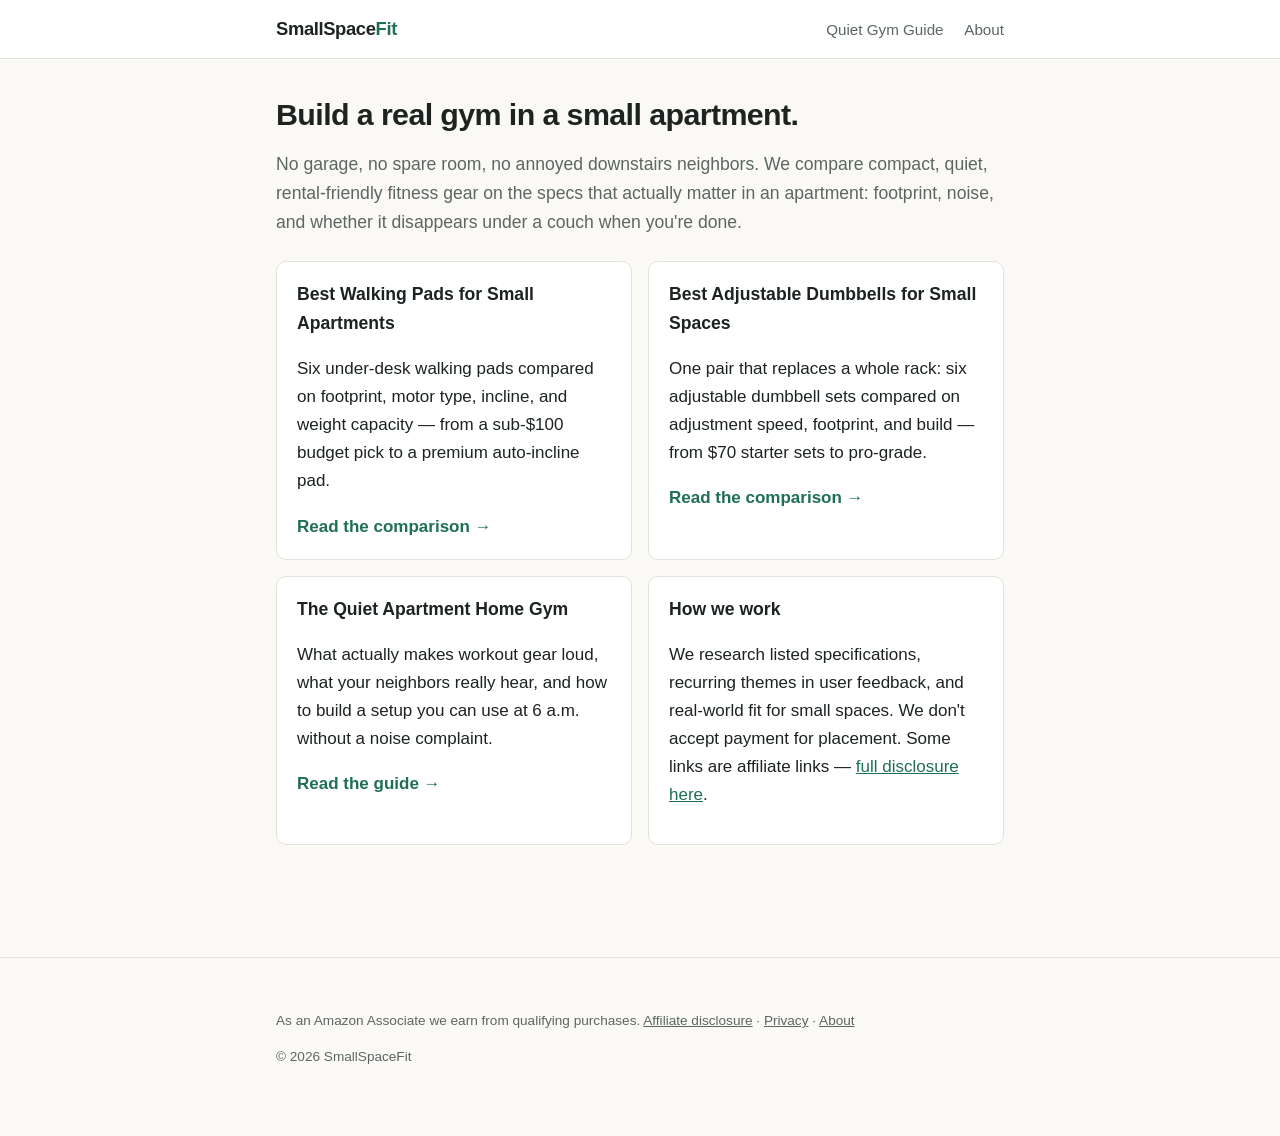
==== index.html @ 3455dc99 "SmallSpaceFit v1: walking pads + adjustable dumbbells guides, quiet gym hub Co-Authored-By: Claude F" ====
<!DOCTYPE html>
<html lang="en">
<head>
<meta charset="utf-8">
<meta name="viewport" content="width=device-width, initial-scale=1">
<title>SmallSpaceFit — Home Gym Gear for Small Apartments</title>
<meta name="description" content="Research-driven guides to compact, quiet, rental-friendly fitness gear: walking pads, adjustable dumbbells, and apartment home gym setups that actually fit.">
<link rel="canonical" href="https://s-laszlos-afk.github.io/smallspacefit/">
<meta property="og:title" content="SmallSpaceFit — Home Gym Gear for Small Apartments">
<meta property="og:description" content="Compact, quiet, rental-friendly fitness gear guides.">
<meta property="og:type" content="website">
<link rel="stylesheet" href="assets/style.css">
</head>
<body>
<header class="site">
  <div class="site-inner">
    <a class="brand" href="./">SmallSpace<span>Fit</span></a>
    <nav class="main">
      <a href="quiet-apartment-home-gym/">Quiet Gym Guide</a>
      <a href="about/">About</a>
    </nav>
  </div>
</header>
<main>
  <h1>Build a real gym in a small apartment.</h1>
  <p class="lead">No garage, no spare room, no annoyed downstairs neighbors. We compare compact, quiet, rental-friendly fitness gear on the specs that actually matter in an apartment: footprint, noise, and whether it disappears under a couch when you're done.</p>

  <div class="cards">
    <div class="card">
      <h3>Best Walking Pads for Small Apartments</h3>
      <p>Six under-desk walking pads compared on footprint, motor type, incline, and weight capacity — from a sub-$100 budget pick to a premium auto-incline pad.</p>
      <a class="cta" href="best-walking-pads-small-apartments/">Read the comparison →</a>
    </div>
    <div class="card">
      <h3>Best Adjustable Dumbbells for Small Spaces</h3>
      <p>One pair that replaces a whole rack: six adjustable dumbbell sets compared on adjustment speed, footprint, and build — from $70 starter sets to pro-grade.</p>
      <a class="cta" href="best-adjustable-dumbbells-small-spaces/">Read the comparison →</a>
    </div>
    <div class="card">
      <h3>The Quiet Apartment Home Gym</h3>
      <p>What actually makes workout gear loud, what your neighbors really hear, and how to build a setup you can use at 6 a.m. without a noise complaint.</p>
      <a class="cta" href="quiet-apartment-home-gym/">Read the guide →</a>
    </div>
    <div class="card">
      <h3>How we work</h3>
      <p>We research listed specifications, recurring themes in user feedback, and real-world fit for small spaces. We don't accept payment for placement. Some links are affiliate links — <a href="affiliate-disclosure/">full disclosure here</a>.</p>
    </div>
  </div>
</main>
<footer class="site">
  <div class="site-inner">
    <p>As an Amazon Associate we earn from qualifying purchases. <a href="affiliate-disclosure/">Affiliate disclosure</a> · <a href="privacy/">Privacy</a> · <a href="about/">About</a></p>
    <p>© <span id="year">2026</span> SmallSpaceFit</p>
  </div>
</footer>
<script src="assets/site.js"></script>
</body>
</html>
---- assets/style.css ----
:root {
  --bg: #faf9f6;
  --surface: #ffffff;
  --ink: #1c2321;
  --muted: #5c6662;
  --accent: #1f6f54;
  --accent-ink: #ffffff;
  --border: #e4e2dc;
  --badge-bg: #eef5f1;
  --max: 760px;
}
@media (prefers-color-scheme: dark) {
  :root {
    --bg: #151a18;
    --surface: #1d2422;
    --ink: #e8ebe9;
    --muted: #9aa5a0;
    --accent: #4fb08c;
    --accent-ink: #0d1411;
    --border: #2b3330;
    --badge-bg: #223029;
  }
}
* { box-sizing: border-box; }
html { -webkit-text-size-adjust: 100%; }
body {
  margin: 0;
  background: var(--bg);
  color: var(--ink);
  font-family: -apple-system, BlinkMacSystemFont, "Segoe UI", Roboto, Helvetica, Arial, sans-serif;
  line-height: 1.65;
  font-size: 17px;
}
header.site {
  border-bottom: 1px solid var(--border);
  background: var(--surface);
}
.site-inner {
  max-width: var(--max);
  margin: 0 auto;
  padding: 14px 16px;
  display: flex;
  align-items: baseline;
  justify-content: space-between;
  gap: 12px;
  flex-wrap: wrap;
}
.brand { font-weight: 800; font-size: 1.15rem; letter-spacing: -0.02em; color: var(--ink); text-decoration: none; }
.brand span { color: var(--accent); }
nav.main a { color: var(--muted); text-decoration: none; margin-left: 16px; font-size: 0.95rem; }
nav.main a:hover { color: var(--accent); }
main { max-width: var(--max); margin: 0 auto; padding: 24px 16px 48px; }
h1 { font-size: 1.9rem; line-height: 1.2; letter-spacing: -0.02em; margin: 0.4em 0; }
h2 { font-size: 1.35rem; margin-top: 1.8em; letter-spacing: -0.01em; }
h3 { font-size: 1.1rem; margin-top: 1.5em; }
a { color: var(--accent); }
.meta { color: var(--muted); font-size: 0.9rem; }
.disclosure {
  background: var(--badge-bg);
  border: 1px solid var(--border);
  border-radius: 8px;
  padding: 10px 14px;
  font-size: 0.85rem;
  color: var(--muted);
  margin: 18px 0;
}
.lead { font-size: 1.1rem; color: var(--muted); }
.table-wrap { overflow-x: auto; margin: 20px -16px; padding: 0 16px; }
table { border-collapse: collapse; width: 100%; min-width: 560px; font-size: 0.92rem; background: var(--surface); border: 1px solid var(--border); border-radius: 8px; }
th, td { text-align: left; padding: 10px 12px; border-bottom: 1px solid var(--border); vertical-align: top; }
th { font-size: 0.8rem; text-transform: uppercase; letter-spacing: 0.04em; color: var(--muted); }
tr:last-child td { border-bottom: none; }
.badge {
  display: inline-block;
  background: var(--badge-bg);
  color: var(--accent);
  font-size: 0.75rem;
  font-weight: 700;
  padding: 2px 8px;
  border-radius: 999px;
  text-transform: uppercase;
  letter-spacing: 0.04em;
}
.product {
  background: var(--surface);
  border: 1px solid var(--border);
  border-radius: 10px;
  padding: 18px 20px;
  margin: 22px 0;
}
.product h3 { margin: 0 0 4px; }
.product .tier { color: var(--muted); font-size: 0.9rem; margin-bottom: 8px; }
.pros-cons { display: flex; gap: 20px; flex-wrap: wrap; margin: 12px 0; }
.pros-cons ul { margin: 6px 0; padding-left: 20px; font-size: 0.95rem; }
.pros-cons strong { font-size: 0.85rem; text-transform: uppercase; letter-spacing: 0.04em; color: var(--muted); }
a.buy {
  display: inline-block;
  background: var(--accent);
  color: var(--accent-ink);
  font-weight: 700;
  text-decoration: none;
  padding: 10px 18px;
  border-radius: 8px;
  font-size: 0.95rem;
  margin-top: 6px;
}
a.buy:hover { filter: brightness(1.08); }
.cards { display: grid; grid-template-columns: 1fr; gap: 16px; margin: 24px 0; }
@media (min-width: 600px) { .cards { grid-template-columns: 1fr 1fr; } }
.card {
  background: var(--surface);
  border: 1px solid var(--border);
  border-radius: 10px;
  padding: 18px 20px;
}
.card h2, .card h3 { margin-top: 0; }
.card a.cta { font-weight: 700; text-decoration: none; }
footer.site {
  border-top: 1px solid var(--border);
  margin-top: 40px;
  padding: 24px 16px 40px;
  color: var(--muted);
  font-size: 0.85rem;
}
footer.site .site-inner { display: block; }
footer.site a { color: var(--muted); }
.faq dt { font-weight: 700; margin-top: 16px; }
.faq dd { margin: 4px 0 0; color: var(--muted); }
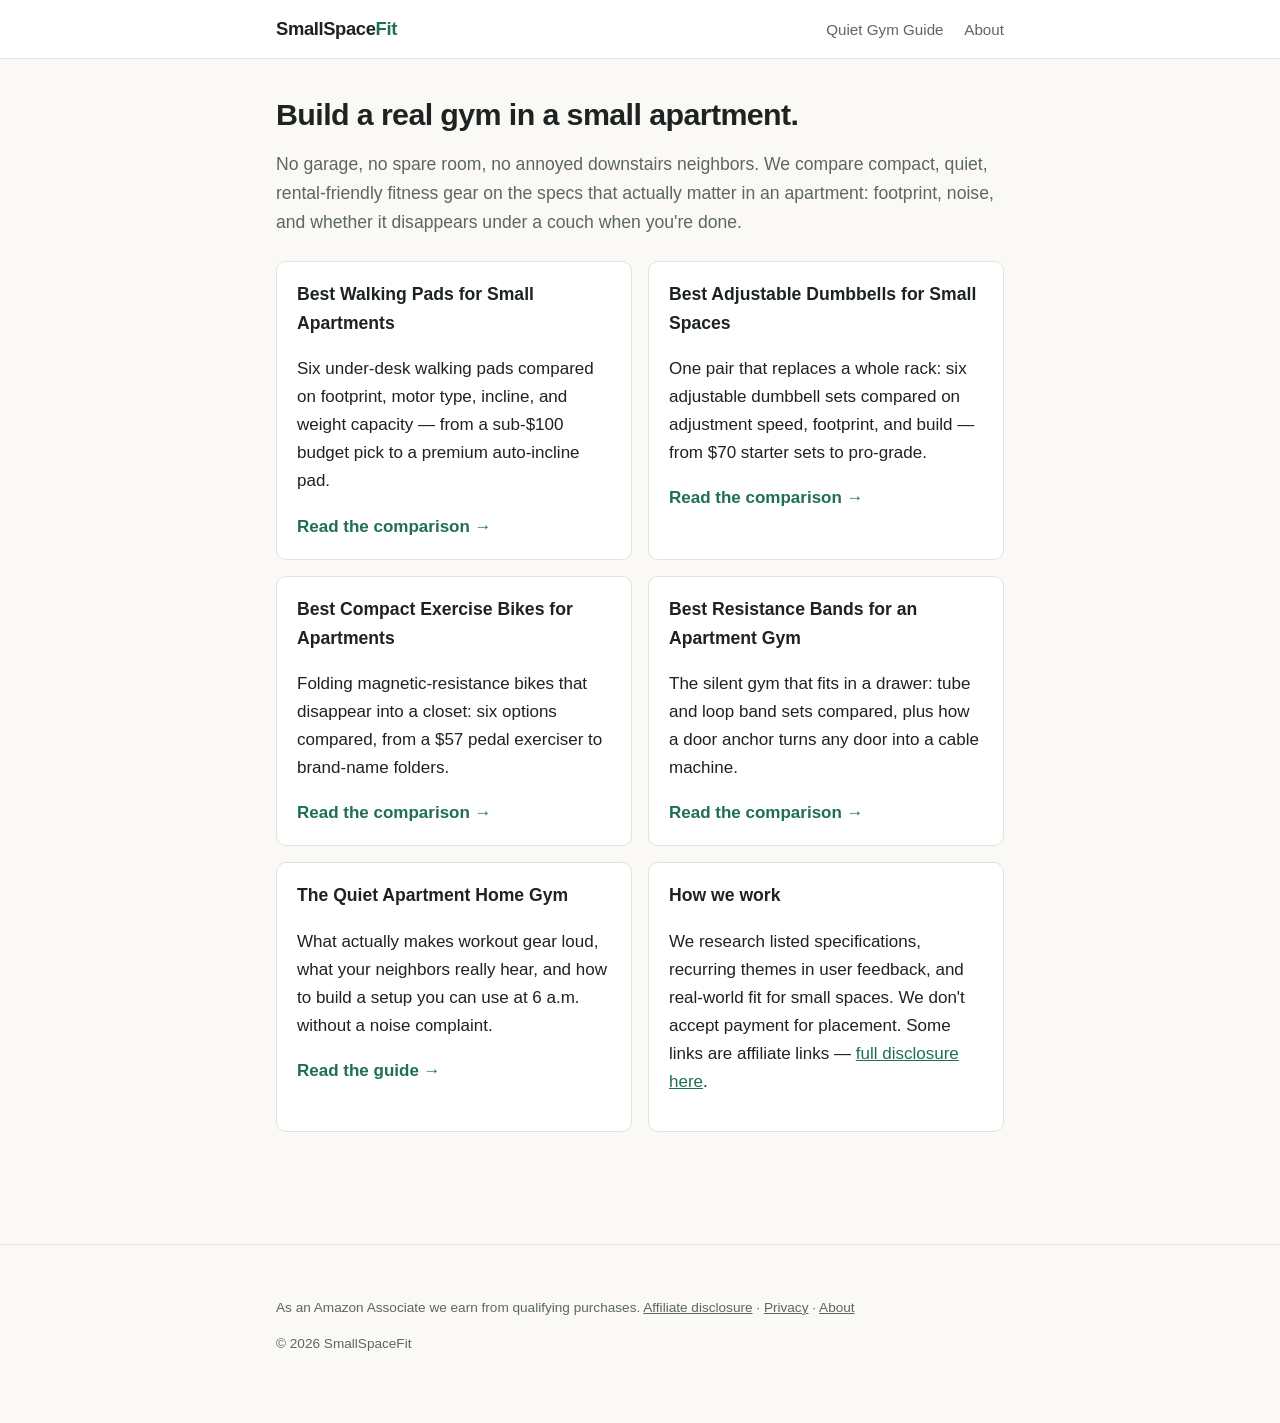
==== commit fa78abfa: "Add compact exercise bikes and resistance bands guides Co-Authored-By: Claude Fable 5 <noreply@anthr" ====
--- a/index.html
+++ b/index.html
@@ -37,6 +37,16 @@
       <a class="cta" href="best-adjustable-dumbbells-small-spaces/">Read the comparison →</a>
     </div>
     <div class="card">
+      <h3>Best Compact Exercise Bikes for Apartments</h3>
+      <p>Folding magnetic-resistance bikes that disappear into a closet: six options compared, from a $57 pedal exerciser to brand-name folders.</p>
+      <a class="cta" href="best-compact-exercise-bikes-apartments/">Read the comparison →</a>
+    </div>
+    <div class="card">
+      <h3>Best Resistance Bands for an Apartment Gym</h3>
+      <p>The silent gym that fits in a drawer: tube and loop band sets compared, plus how a door anchor turns any door into a cable machine.</p>
+      <a class="cta" href="best-resistance-bands-apartment-gym/">Read the comparison →</a>
+    </div>
+    <div class="card">
       <h3>The Quiet Apartment Home Gym</h3>
       <p>What actually makes workout gear loud, what your neighbors really hear, and how to build a setup you can use at 6 a.m. without a noise complaint.</p>
       <a class="cta" href="quiet-apartment-home-gym/">Read the guide →</a>
